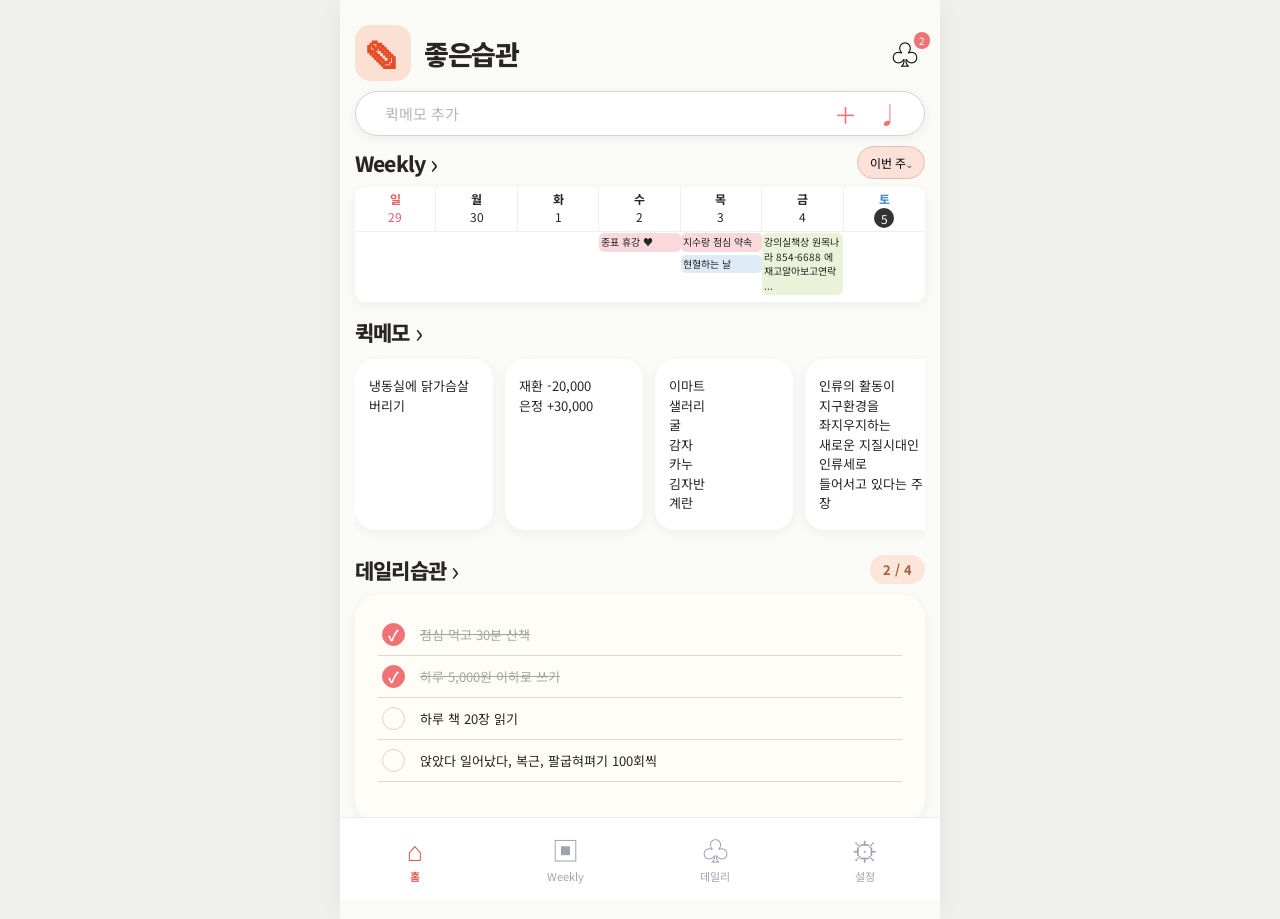
==== index.html @ 87c7ea7f "Add files via upload" ====
<!DOCTYPE html>
<html lang="ko">
<head>
  <meta charset="UTF-8">
  <meta name="viewport" content="width=device-width, initial-scale=1.0">
  <meta name="theme-color" content="#FAFAF7">
  <title>좋은습관</title>
  <link rel="stylesheet" href="style.css">
  <link rel="stylesheet" href="https://fonts.googleapis.com/css2?family=Noto+Sans+KR:wght@400;500;600;700;800&display=swap">
</head>
<body>

<div class="app">

  <!-- Header -->
  <header class="header">
    <div class="brand">
      <div class="brand-icon">✎</div>
      <h1>좋은습관</h1>
    </div>
    <button class="icon-button notification" aria-label="알림">
      ♧
      <span class="notification-dot">2</span>
    </button>
  </header>

  <!-- Memo Input -->
  <section class="memo-input">
    <input id="memoInput" type="text" placeholder="퀵메모 추가">
    <button id="addMemo" aria-label="메모 추가">＋</button>
    <button class="mic-button" aria-label="음성 입력">♩</button>
  </section>

  <!-- Weekly -->
  <section class="section weekly-section" id="weekly">
    <div class="section-heading">
      <h2>Weekly <span class="arrow">›</span></h2>
      <div class="week-controls">
        <button id="prevWeek" class="round-button">‹</button>
        <button id="currentWeek" class="week-select">이번 주⌄</button>
        <button id="nextWeek" class="round-button">›</button>
      </div>
    </div>

    <div class="calendar-card">
      <div class="calendar" id="calendar"></div>
      <div class="calendar-events" id="calendarEvents"></div>
    </div>
  </section>

  <!-- Quick Memo -->
  <section class="section quick-section">
    <div class="section-heading">
      <h2>퀵메모 <span class="arrow">›</span></h2>
    </div>
    <div class="memo-list" id="memoList"></div>
  </section>

  <!-- Daily Habit -->
  <section class="section habit-section" id="daily">
    <div class="section-heading">
      <h2>데일리습관 <span class="arrow">›</span></h2>
      <span class="progress-count" id="progressCount">2 / 4</span>
    </div>

    <div class="habit-card">
      <div class="habit-list" id="habitList"></div>
      <button class="add-habit" id="addHabit" aria-label="습관 추가"></button>
    </div>
  </section>

  <!-- Upcoming Schedule -->
  <!-- <section class="section schedule-section">
    <div class="section-heading">
      <h2>가까운 일정 <span class="arrow">›</span></h2>
    </div>
    <div class="schedule-item">
      <div class="schedule-date">
        <strong>11.18</strong>
        <span>수요일</span>
      </div>
      <div class="schedule-info">
        <strong>프로젝트 디자인 검토</strong>
        <span>오후 2:00 · 학교</span>
      </div>
    </div>
  </section> -->

  <!-- Bottom Navigation -->
  <nav class="bottom-nav">
    <button class="nav-item active" data-page="home">
      <span class="nav-icon">⌂</span>
      <span>홈</span>
    </button>
    <button class="nav-item" data-page="weekly">
      <span class="nav-icon">▣</span>
      <span>Weekly</span>
    </button>
    <button class="nav-item" data-page="daily">
      <span class="nav-icon">♧</span>
      <span>데일리</span>
    </button>
    <button class="nav-item" data-page="settings">
      <span class="nav-icon">⚙</span>
      <span>설정</span>
    </button>
  </nav>

</div>

<!-- Memo Detail Popup -->
<div class="modal-overlay" id="memoModal">
  <div class="memo-modal">
    <button class="modal-close" id="closeModal">×</button>

    <div class="modal-label">QUICK MEMO</div>

    <textarea id="modalText" placeholder="메모 내용"></textarea>

    <div class="modal-bottom">
      <span class="memo-date" id="modalDate">26.11.18 수</span>
      <label class="todo-label">
        <input type="checkbox" id="todoCheck">
        <span>Todo</span>
      </label>
    </div>

    <div class="audio-player">
      <button id="playAudio">▶</button>
      <div class="audio-track">
        <div class="audio-progress" id="audioProgress"></div>
      </div>
      <span>음성 메모</span>
    </div>

    <button class="save-memo" id="saveMemo">저장</button>
    <button class="delete-memo" id="deleteMemo">메모 삭제</button>
  </div>
</div>

<script src="script.js"></script>
</body>
</html>
---- style.css ----
:root {
  --bg: #FAFAF7;
  --white: #FFFFFF;
  --text: #292522;
  --sub: #999BA2;
  --line: #E8E7E2;
  --coral: #EF7375;
  --coral-light: #FCE9E3;
  --shadow: 0 3px 12px rgba(40, 35, 30, .055);
}

* {
  box-sizing: border-box;
}

body {
  margin: 0;
  background: #F0F0ED;
  color: var(--text);
  font-family: 'Noto Sans KR', sans-serif;
  font-size: 14px;
}

button, input, textarea {
  font: inherit;
}

button {
  cursor: pointer;
  border: 0;
}

.app {
  width: 100%;
  max-width: 600px;
  min-height: 100dvh;
  margin: auto;
  padding: 15px 15px 85px;
  background: var(--bg);
}

/* Header */

.header {
  display: flex;
  justify-content: space-between;
  align-items: center;
  margin: 10px 0 10px;
}

.brand {
  display: flex;
  align-items: center;
  gap: 13px;
}

.brand-icon {
  width: 56px;
  height: 56px;
  border-radius: 15px;
  background: #FBE0D4;
  color: #E64D26;
  display: grid;
  place-items: center;
  font-size: 36px;
  font-weight: 700;
}

.brand h1 {
  font-size: 27px;
  margin: 0;
  font-weight: 800;
  letter-spacing: -1.5px;
}

.icon-button {
  position: relative;
  background: none;
  font-size: 28px;
}

.notification-dot {
  position: absolute;
  top: 0;
  right: -5px;
  background: var(--coral);
  color: white;
  font-size: 10px;
  border-radius: 20px;
  padding: 1px 5px;
}

/* Memo Input */

.memo-input {
  height: 45px;
  border: 1.5px solid #D4D3D0;
  background: white;
  border-radius: 40px;
  display: flex;
  align-items: center;
  padding: 0 17px 0 27px;
  box-shadow: var(--shadow);
  margin-bottom: 7px;
}

.memo-input input {
  flex: 1;
  width: 0;
  border: none;
  outline: none;
  background: transparent;
  color: var(--text);
  font-size: 15px;
}

.memo-input input::placeholder {
  color: #B6B6BC;
}

.memo-input button {
  background: none;
  color: var(--coral);
  font-size: 23px;
}

.memo-input .mic-button {
  margin-left: 8px;
  font-size: 24px;
}

/* Sections */

.section {
  margin-bottom: 10px;
}

.section-heading {
  display: flex;
  align-items: center;
  justify-content: space-between;
  margin-bottom: 5px;
}

.section-heading h2 {
  font-size: 21px;
  font-weight: 800;
  letter-spacing: -.8px;
  margin: 0;
}

.arrow {
  font-size: 27px;
  font-weight: 400;
  vertical-align: -2px;
}

.week-controls {
  display: flex;
  align-items: center;
  gap: 5px;
}

.round-button {
  display: none;
  background: transparent;
  color: var(--sub);
  font-size: 21px;
}

.week-select {
  border: 1px solid #E7BDB0;
  border-radius: 30px;
  background: #FBE1D8;
  padding: 7px 12px;
  font-size: 12px;
}

/* Weekly Calendar */

.calendar-card {
  background: white;
  border-radius: 10px;
  overflow: hidden;
  box-shadow: var(--shadow);
  /* min-height: 190px; */
  /* padding-bottom: 12px; */
}

.calendar {
  display: grid;
  grid-template-columns: repeat(7, 1fr);
  border-bottom: 1px solid #F0EFEC;
}

.calendar-day {
  text-align: center;
  padding: 3px 0 3px;
  border-right: 1px solid #F0EFEC;
  font-size: 12px;
}

.calendar-day:last-child {
  border-right: none;
}

.calendar-day .day-name {
  font-weight: 700;
}

.calendar-day .day-number {
  display: block;
  margin-top: 1px;
}

.calendar-day.sunday {
  color: #E75D65;
}

.calendar-day.saturday {
  color: #4788C9;
}

.calendar-day.today .day-number {
  background: #333;
  color: white;
  border-radius: 50%;
  display: inline-grid;
  place-items: center;
  width: 20px;
  height: 20px;
}

.calendar-events {
  display: grid;
  grid-template-columns: repeat(7, 1fr);
  min-height: 70px;
  padding: 1px;
}

.event-column {
  min-width: 0;
  display: flex;
  flex-direction: column;
  gap: 3px;
}

.event-chip {
  padding: 2px 2px;
  font-size: 10px;
  line-height: 1.45;
  word-break: break-all;
  border-radius: 5px;
  background: #FBE9C5;
}

.event-chip.pink { background: #F9D9DB; }
.event-chip.purple { background: #E7D8F4; }
.event-chip.green { background: #EAF2DA; }
.event-chip.blue { background: #DFEAF7; }

/* Quick Memo */

.quick-section {
  overflow: hidden;
}

.memo-list {
  display: flex;
  gap: 12px;
  overflow-x: auto;
  scroll-snap-type: x mandatory;
  padding: 3px 2px 10px;
  scrollbar-width: none;
}

.memo-list::-webkit-scrollbar {
  display: none;
}

.memo-card {
  flex: 0 0 138px;
  min-height: 150px;
  background: white;
  border-radius: 20px;
  box-shadow: var(--shadow);
  padding: 17px 14px;
  cursor: pointer;
  scroll-snap-align: start;
  white-space: pre-line;
  font-size: 13px;
  line-height: 1.5;
  overflow: hidden;
  position: relative;
}

.memo-card:active {
  transform: scale(.98);
}

.memo-card .memo-card-date {
  position: absolute;
  bottom: 10px;
  left: 14px;
  font-size: 10px;
  color: #B4B4B4;
}

.memo-card.add-card {
  display: grid;
  place-items: center;
  color: #B7B7B7;
  font-size: 30px;
  border: 1px dashed #DDD;
  background: transparent;
  box-shadow: none;
}

/* Daily Habit */

.habit-section {
}

.progress-count {
  color: #A35C42;
  background: #FBE6D9;
  padding: 5px 13px;
  border-radius: 20px;
  font-size: 13px;
  font-weight: 700;
}

.habit-card {
  position: relative;
  background: #FFFDF7;
  border-radius: 25px;
  padding: 20px 23px 42px;
  box-shadow: var(--shadow);
  overflow: hidden;
}

.habit-list {
  display: flex;
  flex-direction: column;
}

.habit-item {
  display: flex;
  align-items: center;
  gap: 12px;
  min-height: 42px;
  border-bottom: 1px solid #DAD8D1;
}

.habit-item input {
  appearance: none;
  width: 23px;
  height: 23px;
  flex: 0 0 23px;
  border: 1.5px solid #D4D5D7;
  border-radius: 50%;
  cursor: pointer;
  background: transparent;
  position: relative;
}

.habit-item input:checked {
  background: var(--coral);
  border-color: var(--coral);
}

.habit-item input:checked::after {
  content: "✓";
  color: white;
  position: absolute;
  left: 5px;
  top: 0;
  font-size: 15px;
  font-weight: 700;
}

.habit-item span {
  flex: 1;
  font-size: 13px;
  padding: 10px 0;
}

.habit-item.done span {
  color: #A7A5A0;
  text-decoration: line-through;
}

.add-habit {
  position: absolute;
  right: 8px;
  bottom: 5px;
  background: none;
  color: #D9D6C9;
  font-size: 23px;
}

/* Schedule */

.schedule-item {
  display: flex;
  align-items: center;
  gap: 14px;
  background: white;
  padding: 15px;
  border-radius: 16px;
  box-shadow: var(--shadow);
}

.schedule-date {
  display: flex;
  flex-direction: column;
  border-right: 1px solid var(--line);
  padding-right: 15px;
}

.schedule-date strong {
  font-size: 15px;
}

.schedule-date span,
.schedule-info span {
  color: var(--sub);
  font-size: 11px;
}

.schedule-info {
  display: flex;
  flex-direction: column;
  gap: 5px;
}

/* Bottom Navigation */

.bottom-nav {
  position: fixed;
  z-index: 20;
  bottom: 0;
  left: 50%;
  transform: translateX(-50%);
  width: 100%;
  max-width: 600px;
  height: 83px;
  padding-bottom: env(safe-area-inset-bottom);
  background: rgba(255,255,255,.96);
  border-top: 1px solid #ECEBE8;
  display: flex;
  justify-content: space-around;
  align-items: center;
}

.nav-item {
  background: transparent;
  color: #9DA3B0;
  min-width: 58px;
  height: 65px;
  display: flex;
  flex-direction: column;
  align-items: center;
  justify-content: center;
  gap: 2px;
  font-size: 11px;
}

.nav-icon {
  font-size: 27px;
  line-height: 1.2;
}

.nav-item.active {
  color: #E45D4F;
  font-weight: 700;
}

/* Memo Modal */

.modal-overlay {
  display: none;
  position: fixed;
  inset: 0;
  background: rgba(25,25,25,.45);
  z-index: 50;
  justify-content: center;
  align-items: center;
  padding: 20px;
}

.modal-overlay.open {
  display: flex;
}

.memo-modal {
  position: relative;
  width: 100%;
  max-width: 390px;
  min-height: 480px;
  background: white;
  border-radius: 28px;
  padding: 30px;
  box-shadow: 0 10px 40px rgba(0,0,0,.15);
  display: flex;
  flex-direction: column;
}

.modal-close {
  position: absolute;
  top: 12px;
  right: 17px;
  background: transparent;
  color: #AAA;
  font-size: 25px;
}

.modal-label {
  text-align: center;
  color: var(--coral);
  font-size: 11px;
  margin-bottom: 15px;
}

.memo-modal textarea {
  flex: 1;
  width: 100%;
  min-height: 230px;
  resize: none;
  border: none;
  outline: none;
  font-size: 19px;
  line-height: 1.6;
  color: var(--text);
}

.modal-bottom {
  display: flex;
  justify-content: space-between;
  align-items: center;
  color: #B6B6B6;
  font-size: 12px;
}

.todo-label {
  display: flex;
  align-items: center;
  gap: 5px;
}

.audio-player {
  display: flex;
  align-items: center;
  gap: 10px;
  margin-top: 20px;
  color: #AAA;
  font-size: 11px;
}

.audio-player button {
  width: 28px;
  height: 28px;
  border-radius: 50%;
  color: white;
  background: var(--coral);
}

.audio-track {
  flex: 1;
  height: 4px;
  border-radius: 10px;
  background: #EEE;
}

.audio-progress {
  height: 100%;
  width: 25%;
  background: var(--coral);
  border-radius: 10px;
}

.save-memo {
  margin-top: 20px;
  background: var(--coral);
  color: white;
  border-radius: 12px;
  padding: 12px;
}

.delete-memo {
  background: none;
  color: #AAA;
  margin-top: 10px;
  font-size: 12px;
}

@media (min-width: 600px) {
  .app {
    box-shadow: 0 0 30px rgba(0,0,0,.06);
  }
}

@media (max-width: 380px) {
  .app {
    padding-left: 16px;
    padding-right: 16px;
  }

  .memo-card {
    flex-basis: 125px;
  }

  .habit-card {
    margin: 0 4px;
    padding-left: 16px;
    padding-right: 16px;
  }
}
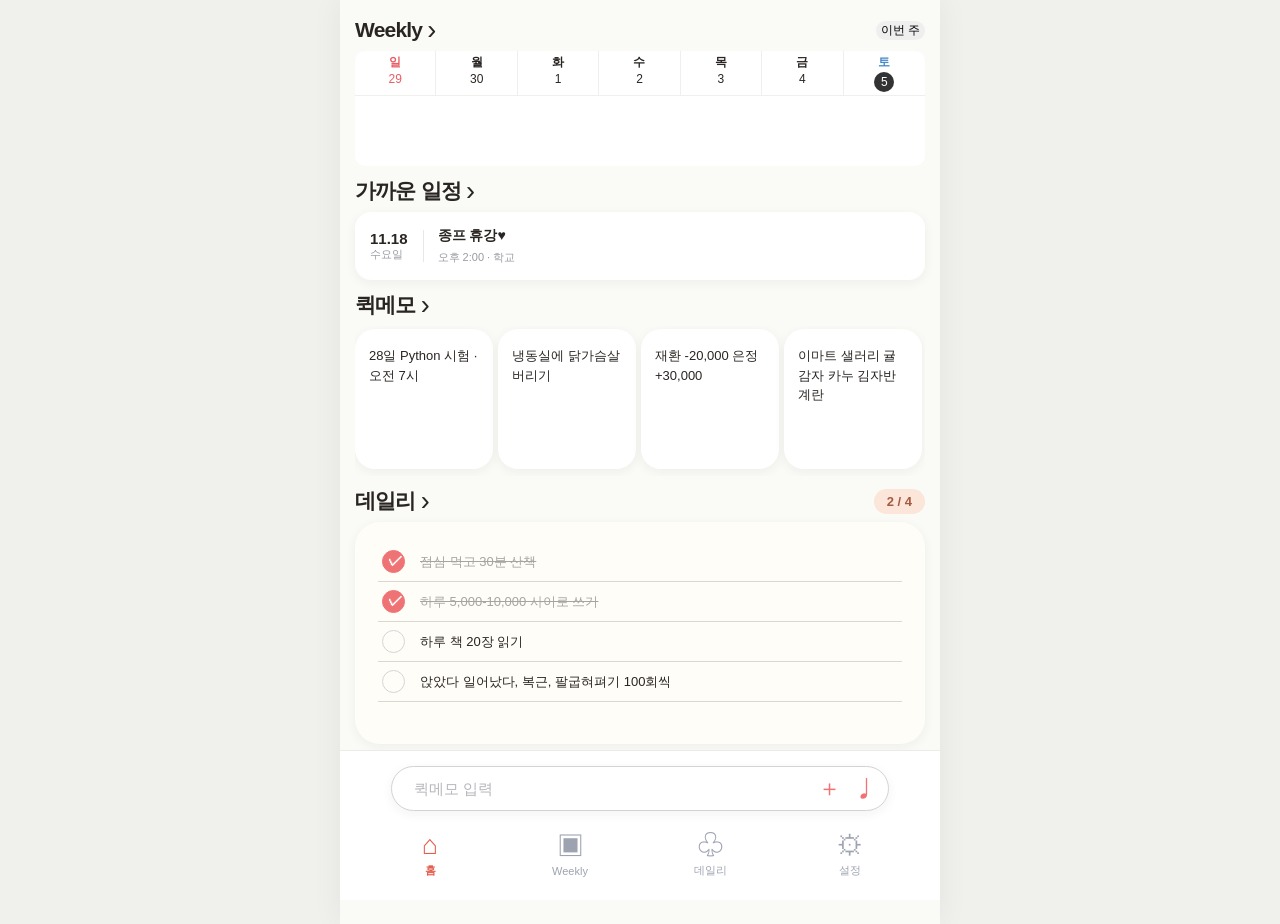
==== commit e9c03be4: "Add files via upload" ====
--- a/index.html
+++ b/index.html
@@ -6,104 +6,160 @@
   <meta name="theme-color" content="#FAFAF7">
   <title>좋은습관</title>
   <link rel="stylesheet" href="style.css">
-  <link rel="stylesheet" href="https://fonts.googleapis.com/css2?family=Noto+Sans+KR:wght@400;500;600;700;800&display=swap">
+  <link rel="stylesheet" href="https://fonts.googleapis.com/css2?family=Material+Symbols+Outlined:opsz,wght,FILL,GRAD@24,400,0,0" rel="stylesheet" />
 </head>
 <body>
 
 <div class="app">
 
-  <!-- Header -->
-  <header class="header">
-    <div class="brand">
-      <div class="brand-icon">✎</div>
-      <h1>좋은습관</h1>
-    </div>
-    <button class="icon-button notification" aria-label="알림">
-      ♧
-      <span class="notification-dot">2</span>
-    </button>
-  </header>
+  <main class="page-panel" data-page="home">
+    <!-- Header -->
+    <header class="header">
+      <!-- <div class="brand">
+        <div class="brand-icon">✎</div>
+        <h1>좋은습관</h1>
+      </div> -->
+    </header>
 
-  <!-- Memo Input -->
-  <section class="memo-input">
-    <input id="memoInput" type="text" placeholder="퀵메모 추가">
-    <button id="addMemo" aria-label="메모 추가">＋</button>
-    <button class="mic-button" aria-label="음성 입력">♩</button>
-  </section>
 
-  <!-- Weekly -->
-  <section class="section weekly-section" id="weekly">
-    <div class="section-heading">
-      <h2>Weekly <span class="arrow">›</span></h2>
-      <div class="week-controls">
-        <button id="prevWeek" class="round-button">‹</button>
-        <button id="currentWeek" class="week-select">이번 주⌄</button>
-        <button id="nextWeek" class="round-button">›</button>
+    <!-- Weekly -->
+    <section class="section weekly-section" id="weeklySummary">
+      <div class="section-heading">
+        <h2>Weekly <span class="arrow">›</span></h2>
+        <div class="week-controls">
+          <button id="prevWeek" class="round-button">‹</button>
+          <button id="currentWeek" class="week-select">이번주</button>
+          <button id="nextWeek" class="round-button">›</button>
+        </div>
       </div>
-    </div>
 
-    <div class="calendar-card">
-      <div class="calendar" id="calendar"></div>
-      <div class="calendar-events" id="calendarEvents"></div>
-    </div>
-  </section>
+      <div class="calendar-card">
+        <div class="calendar" id="calendar"></div>
+        <div class="calendar-events" id="calendarEvents"></div>
+      </div>
+    </section>
 
-  <!-- Quick Memo -->
-  <section class="section quick-section">
-    <div class="section-heading">
-      <h2>퀵메모 <span class="arrow">›</span></h2>
-    </div>
-    <div class="memo-list" id="memoList"></div>
-  </section>
+    <!-- Upcoming Schedule -->
+    <section class="section schedule-section">
+      <div class="section-heading">
+        <h2>가까운 일정 <span class="arrow">›</span></h2>
+      </div>
+      <div class="schedule-item">
+        <div class="schedule-date">
+          <strong>11.18</strong>
+          <span>수요일</span>
+        </div>
+        <div class="schedule-info">
+          <strong>종프 휴강♥</strong>
+          <span>오후 2:00 · 학교</span>
+        </div>
+      </div>
+    </section>
 
-  <!-- Daily Habit -->
-  <section class="section habit-section" id="daily">
-    <div class="section-heading">
-      <h2>데일리습관 <span class="arrow">›</span></h2>
-      <span class="progress-count" id="progressCount">2 / 4</span>
-    </div>
+    <!-- Quick Memo -->
+    <section class="section quick-section">
+      <div class="section-heading">
+        <h2>퀵메모 <span class="arrow">›</span></h2>
+      </div>
+      <div class="memo-list" id="memoList"></div>
+    </section>
+    
+    <!-- Daily Habit -->
+    <section class="section habit-section">
+      <div class="section-heading">
+        <h2>데일리 <span class="arrow">›</span></h2>
+        <span class="progress-count" id="progressCount">2 / 4</span>
+      </div>
 
-    <div class="habit-card">
-      <div class="habit-list" id="habitList"></div>
-      <button class="add-habit" id="addHabit" aria-label="습관 추가"></button>
-    </div>
-  </section>
+      <div class="habit-card">
+        <div class="habit-list" id="habitList"></div>
+        <button class="add-habit" id="addHabit" aria-label="습관 추가"></button>
+      </div>
+    </section>
+  </main>
 
-  <!-- Upcoming Schedule -->
-  <!-- <section class="section schedule-section">
-    <div class="section-heading">
-      <h2>가까운 일정 <span class="arrow">›</span></h2>
-    </div>
-    <div class="schedule-item">
-      <div class="schedule-date">
-        <strong>11.18</strong>
-        <span>수요일</span>
+  <main class="page-panel weekly-detail-page" data-page="weekly">
+    <section class="section weekly-detail-section">
+      <div class="section-heading">
+        <h2>월간 달력</h2>
+        <div class="week-controls">
+          <button class="round-button month-nav-button" id="prevMonth" aria-label="지난 달">‹</button>
+          <button class="week-select" id="monthLabel" aria-live="polite"></button>
+          <button class="round-button month-nav-button" id="nextMonth" aria-label="다음 달">›</button>
+          <button class="week-select" id="goToToday">오늘</button>
+        </div>
       </div>
-      <div class="schedule-info">
-        <strong>프로젝트 디자인 검토</strong>
-        <span>오후 2:00 · 학교</span>
+
+      <div class="calendar-card">
+        <div class="month-weekdays" aria-hidden="true">
+          <span class="sunday">일</span>
+          <span>월</span>
+          <span>화</span>
+          <span>수</span>
+          <span>목</span>
+          <span>금</span>
+          <span class="saturday">토</span>
+        </div>
+        <div class="month-calendar-grid" id="monthCalendar"></div>
       </div>
-    </div>
-  </section> -->
+    </section>
+
+    <section class="section weekly-agenda">
+      <div class="section-heading">
+        <h2>주간 일정</h2>
+      </div>
+      <div id="weeklyScheduleList"></div>
+    </section>
+  </main>
+
+  <main class="page-panel" data-page="daily">
+    <section class="section habit-section">
+      <div class="section-heading">
+        <h2>데일리</h2>
+        <span class="progress-count" id="dailyProgressCount">2 / 4</span>
+      </div>
+
+      <div class="habit-card">
+        <div class="habit-list" id="dailyHabitList"></div>
+        <button class="add-habit" type="button" aria-label="습관 추가"></button>
+      </div>
+    </section>
+  </main>
+
+  <main class="page-panel" data-page="settings">
+    <section class="section">
+      <div class="section-heading"><h2>설정</h2></div>
+      <div class="schedule-item">
+        <div class="schedule-info"><strong>설정 화면</strong><span>준비 중입니다.</span></div>
+      </div>
+    </section>
+  </main>
 
   <!-- Bottom Navigation -->
   <nav class="bottom-nav">
-    <button class="nav-item active" data-page="home">
-      <span class="nav-icon">⌂</span>
-      <span>홈</span>
-    </button>
-    <button class="nav-item" data-page="weekly">
-      <span class="nav-icon">▣</span>
-      <span>Weekly</span>
-    </button>
-    <button class="nav-item" data-page="daily">
-      <span class="nav-icon">♧</span>
-      <span>데일리</span>
-    </button>
-    <button class="nav-item" data-page="settings">
-      <span class="nav-icon">⚙</span>
-      <span>설정</span>
-    </button>
+    <section class="memo-input">
+      <input id="memoInput" type="text" placeholder="퀵메모 입력" maxlength="100">
+      <button id="addMemo" aria-label="메모 추가">＋</button>
+      <button class="mic-button" aria-label="음성 입력">♩</button>
+    </section>
+    <div class="nav-items">
+      <a class="nav-item" href="#home">
+        <span class="nav-icon">⌂</span>
+        <span>홈</span>
+      </a>
+      <a class="nav-item" href="#weekly">
+        <span class="nav-icon">▣</span>
+        <span>Weekly</span>
+      </a>
+      <a class="nav-item" href="#daily">
+        <span class="nav-icon">♧</span>
+        <span>데일리</span>
+      </a>
+      <a class="nav-item" href="#settings">
+        <span class="nav-icon">⚙</span>
+        <span>설정</span>
+      </a>
+    </div>
   </nav>
 
 </div>
@@ -112,7 +168,6 @@
 <div class="modal-overlay" id="memoModal">
   <div class="memo-modal">
     <button class="modal-close" id="closeModal">×</button>
-
     <div class="modal-label">QUICK MEMO</div>
 
     <textarea id="modalText" placeholder="메모 내용"></textarea>
@@ -134,7 +189,7 @@
     </div>
 
     <button class="save-memo" id="saveMemo">저장</button>
-    <button class="delete-memo" id="deleteMemo">메모 삭제</button>
+    <button class="delete-memo" id="deleteMemo">닫기</button>
   </div>
 </div>
 
--- a/style.css
+++ b/style.css
@@ -36,17 +36,24 @@
   max-width: 600px;
   min-height: 100dvh;
   margin: auto;
-  padding: 15px 15px 85px;
+  padding: 15px 15px 170px;
   background: var(--bg);
 }
 
+.page-panel {
+  display: none;
+}
+
+.page-panel.active {
+  display: block;
+}
+
 /* Header */
 
 .header {
   display: flex;
-  justify-content: space-between;
-  align-items: center;
-  margin: 10px 0 10px;
+  justify-content: end;
+  align-items: center;
 }
 
 .brand {
@@ -100,9 +107,11 @@
   border-radius: 40px;
   display: flex;
   align-items: center;
-  padding: 0 17px 0 27px;
+  padding: 0 5px 0 20px;
   box-shadow: var(--shadow);
-  margin-bottom: 7px;
+  margin-bottom: 0;
+  width: 89%;
+  justify-self: center;
 }
 
 .memo-input input {
@@ -126,7 +135,6 @@
 }
 
 .memo-input .mic-button {
-  margin-left: 8px;
   font-size: 24px;
 }
 
@@ -170,20 +178,20 @@
 }
 
 .week-select {
-  border: 1px solid #E7BDB0;
+  /* border: 1px solid #b9b9b9; */
   border-radius: 30px;
-  background: #FBE1D8;
-  padding: 7px 12px;
+  /* background: #FBE1D8; */
+  padding: 1px 5px;
   font-size: 12px;
 }
 
 /* Weekly Calendar */
 
 .calendar-card {
-  background: white;
+  background: #ffffff;
   border-radius: 10px;
   overflow: hidden;
-  box-shadow: var(--shadow);
+  /* box-shadow: var(--shadow); */
   /* min-height: 190px; */
   /* padding-bottom: 12px; */
 }
@@ -268,11 +276,12 @@
 
 .memo-list {
   display: flex;
-  gap: 12px;
+  gap: 5px;
   overflow-x: auto;
   scroll-snap-type: x mandatory;
   padding: 3px 2px 10px;
   scrollbar-width: none;
+  max-height: 150px;
 }
 
 .memo-list::-webkit-scrollbar {
@@ -281,7 +290,7 @@
 
 .memo-card {
   flex: 0 0 138px;
-  min-height: 150px;
+  min-height: 140px;
   background: white;
   border-radius: 20px;
   box-shadow: var(--shadow);
@@ -295,6 +304,14 @@
   position: relative;
 }
 
+.memo-text {
+  display: -webkit-box;
+  -webkit-box-orient: vertical;
+  -webkit-line-clamp: 4;
+  overflow: hidden;
+  white-space: pre-line;
+}
+
 .memo-card:active {
   transform: scale(.98);
 }
@@ -309,6 +326,7 @@
 
 .memo-card.add-card {
   display: grid;
+  /* width: 100px; */
   place-items: center;
   color: #B7B7B7;
   font-size: 30px;
@@ -320,6 +338,7 @@
 /* Daily Habit */
 
 .habit-section {
+  
 }
 
 .progress-count {
@@ -349,7 +368,7 @@
   display: flex;
   align-items: center;
   gap: 12px;
-  min-height: 42px;
+  min-height: 40px;
   border-bottom: 1px solid #DAD8D1;
 }
 
@@ -445,19 +464,27 @@
   transform: translateX(-50%);
   width: 100%;
   max-width: 600px;
-  height: 83px;
-  padding-bottom: env(safe-area-inset-bottom);
+  height: calc(150px + env(safe-area-inset-bottom));
+  padding: 15px 20px calc(8px + env(safe-area-inset-bottom));
   background: rgba(255,255,255,.96);
   border-top: 1px solid #ECEBE8;
-  display: flex;
-  justify-content: space-around;
+  display: grid;
+  grid-template-rows: 45px 1fr;
+  gap: 4px;
+}
+
+.nav-items {
+  display: grid;
+  grid-template-columns: repeat(4, minmax(0, 1fr));
   align-items: center;
 }
 
 .nav-item {
   background: transparent;
   color: #9DA3B0;
-  min-width: 58px;
+  text-decoration: none;
+  min-width: 0;
+  width: 100%;
   height: 65px;
   display: flex;
   flex-direction: column;
@@ -467,6 +494,150 @@
   font-size: 11px;
 }
 
+.weekly-page {
+  padding-bottom: 110px;
+}
+
+.weekly-page-header {
+  display: flex;
+  align-items: center;
+  justify-content: space-between;
+  margin-bottom: 24px;
+  color: var(--sub);
+  font-size: 11px;
+  letter-spacing: 1.2px;
+}
+
+.weekly-back {
+  color: var(--text);
+  font-size: 14px;
+  font-weight: 600;
+  letter-spacing: 0;
+  text-decoration: none;
+}
+
+.weekly-detail-section {
+  margin-top: 12px;
+}
+
+.weekly-detail-page {
+}
+
+.month-nav-button {
+  display: grid;
+  place-items: center;
+  width: 28px;
+  height: 28px;
+  border-radius: 50%;
+  font-size: 20px;
+}
+
+.month-weekdays,
+.month-calendar-grid {
+  display: grid;
+  grid-template-columns: repeat(7, minmax(0, 1fr));
+}
+
+.month-weekdays {
+  padding: 15px 4px 15px;
+  color: var(--sub);
+  text-align: center;
+  font-size: 12px;
+  font-weight: 700;
+  border-bottom: 1px solid #F0EFEC;
+}
+
+.month-weekdays .sunday,
+.month-day.sunday {
+  color: #E75D65;
+}
+
+.month-weekdays .saturday,
+.month-day.saturday {
+  color: #4788C9;
+}
+
+.month-day {
+  min-width: 0;
+  height: 48px;
+  padding: 4px 0;
+  background: transparent;
+  color: var(--text);
+  display: flex;
+  flex-direction: column;
+  align-items: center;
+  justify-content: flex-start;
+  gap: 2px;
+}
+
+.month-day-number {
+  width: 28px;
+  height: 28px;
+  border-radius: 50%;
+  display: grid;
+  place-items: center;
+  font-size: 13px;
+}
+
+.month-day.today .month-day-number {
+  background: #e95052;
+  color: white;
+}
+
+.month-day.selected:not(.today) .month-day-number {
+  outline: 1px solid var(--coral);
+}
+
+.month-day.outside-month {
+  color: #C9C8C5;
+}
+
+.month-event-dot {
+  width: 5px;
+  height: 5px;
+  border-radius: 50%;
+  background: #EF7375;
+}
+
+.schedule-empty {
+  margin: 0;
+  padding: 16px;
+  border-radius: 14px;
+  background: white;
+  color: var(--sub);
+  text-align: center;
+  box-shadow: var(--shadow);
+}
+
+.weekly-agenda .schedule-item {
+  margin-bottom: 8px;
+}
+
+.weekly-agenda .schedule-item.past {
+  background: #FAFAF7;
+  color: #A5A5A5;
+  box-shadow: none;
+}
+
+.weekly-agenda .schedule-item.past .schedule-date span,
+.weekly-agenda .schedule-item.past .schedule-info span {
+  color: #BDBDBD;
+}
+
+.weekly-add-button {
+  padding: 6px 10px;
+  border-radius: 20px;
+  background: var(--coral-light);
+  color: var(--coral);
+  font-size: 12px;
+}
+
+.weekly-bottom-nav {
+  height: calc(86px + env(safe-area-inset-bottom));
+  padding: 4px 16px calc(4px + env(safe-area-inset-bottom));
+  grid-template-rows: 1fr;
+}
+
 .nav-icon {
   font-size: 27px;
   line-height: 1.2;
@@ -475,6 +646,12 @@
 .nav-item.active {
   color: #E45D4F;
   font-weight: 700;
+}
+
+.weekly-link {
+  color: #9DA3B0;
+  font-weight: 700;
+  text-decoration: none;
 }
 
 /* Memo Modal */
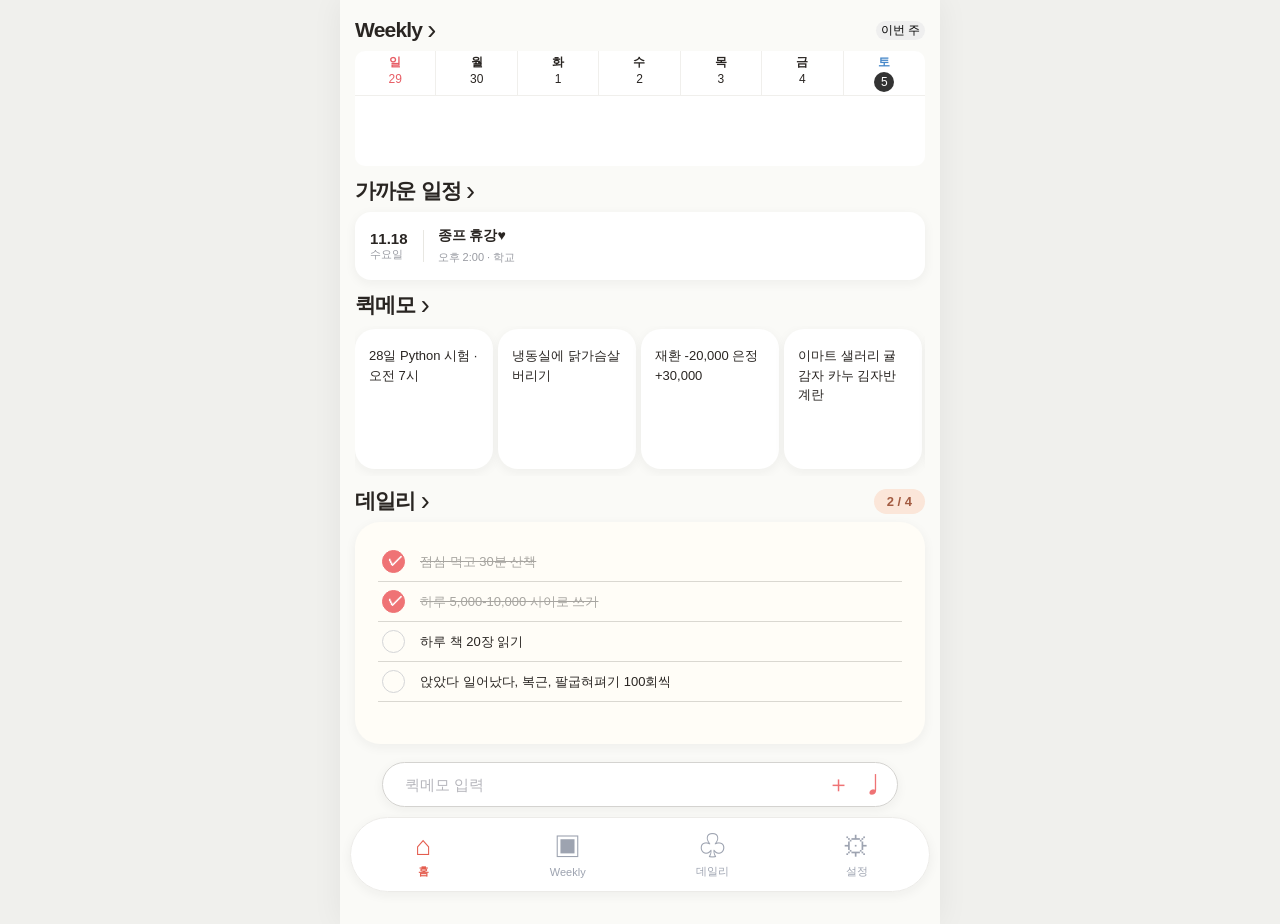
==== commit 2cfce426: "Add files via upload" ====
--- a/index.html
+++ b/index.html
@@ -124,6 +124,28 @@
         <button class="add-habit" type="button" aria-label="습관 추가"></button>
       </div>
     </section>
+
+    <section class="daily-mission-card" aria-labelledby="dailyMissionTitle">
+      <h2 id="dailyMissionTitle">Daily mission</h2>
+      <div class="mission-progress-grid" id="missionProgressGrid" aria-label="최근 35일 습관 달성 현황"></div>
+      <div class="mission-rewards" aria-label="오늘의 보상">
+        <span class="mission-medal" data-reward="1" aria-label="1단계">
+          <img src="img/medal-grey.png" data-earned-src="img/bronze.png" alt="">
+        </span>
+        <span class="mission-medal" data-reward="2" aria-label="2단계">
+          <img src="img/medal-grey.png" data-earned-src="img/silver.png" alt="">
+        </span>
+        <span class="mission-medal" data-reward="3" aria-label="3단계">
+          <img src="img/medal-grey.png" data-earned-src="img/gold.png" alt="">
+        </span>
+        <span class="mission-medal" data-reward="4" aria-label="4단계">
+          <img src="img/diamond-grey.png" data-earned-src="img/diamond.png" alt="">
+        </span>
+        <span class="mission-trophy" aria-label="오늘의 미션 완료">
+          <img src="img/trophy-grey.png" data-earned-src="img/trophy.png" alt="">
+        </span>
+      </div>
+    </section>
   </main>
 
   <main class="page-panel" data-page="settings">
@@ -136,7 +158,7 @@
   </main>
 
   <!-- Bottom Navigation -->
-  <nav class="bottom-nav">
+  <nav class="bottom-nav" data-page="home">
     <section class="memo-input">
       <input id="memoInput" type="text" placeholder="퀵메모 입력" maxlength="100">
       <button id="addMemo" aria-label="메모 추가">＋</button>
--- a/style.css
+++ b/style.css
@@ -341,6 +341,77 @@
   
 }
 
+.daily-mission-card {
+  display: grid;
+  grid-template-columns: minmax(0, 1fr) 46px;
+  grid-template-rows: auto 1fr;
+  align-items: center;
+  gap: 12px 10px;
+  min-height: 200px;
+  margin: 18px 0 12px;
+  padding: 18px 16px;
+  border-radius: 25px;
+  background: white;
+  box-shadow: var(--shadow);
+}
+
+.daily-mission-card h2 {
+  grid-column: 1 / -1;
+  margin: 0;
+  text-align: center;
+  font-size: 17px;
+  font-weight: 800;
+}
+
+.mission-progress-grid {
+  display: grid;
+  grid-template-columns: repeat(7, minmax(0, 1fr));
+  gap: 5px;
+  width: min(100%, 190px);
+  justify-self: center;
+}
+
+.mission-day {
+  aspect-ratio: 1;
+  background: #EEEEEE;
+}
+
+.mission-day.level-1 { background: #F7D0C9; }
+.mission-day.level-2 { background: #F3A99D; }
+.mission-day.level-3 { background: #EF8375; }
+.mission-day.level-4 { background: #E9675B; }
+
+.mission-rewards {
+  display: flex;
+  flex-direction: column;
+  align-items: center;
+  gap: 6px;
+}
+
+.mission-medal {
+  display: block;
+  width: 42px;
+  line-height: 0;
+}
+
+.mission-medal img {
+  display: block;
+  width: 100%;
+  height: auto;
+}
+
+.mission-trophy {
+  display: block;
+  width: 42px;
+  line-height: 0;
+}
+
+.mission-trophy img {
+  display: block;
+  width: 100%;
+  height: auto;
+}
+
 .progress-count {
   color: #A35C42;
   background: #FBE6D9;
@@ -465,18 +536,22 @@
   width: 100%;
   max-width: 600px;
   height: calc(150px + env(safe-area-inset-bottom));
-  padding: 15px 20px calc(8px + env(safe-area-inset-bottom));
-  background: rgba(255,255,255,.96);
-  border-top: 1px solid #ECEBE8;
+  padding: 12px 10px calc(8px + env(safe-area-inset-bottom));
+  background: transparent;
   display: grid;
   grid-template-rows: 45px 1fr;
-  gap: 4px;
+  gap: 10px;
 }
 
 .nav-items {
   display: grid;
   grid-template-columns: repeat(4, minmax(0, 1fr));
   align-items: center;
+  min-height: 65px;
+  border: 1px solid #ECEBE8;
+  border-radius: 50px;
+  background: rgba(255, 255, 255, .97);
+  box-shadow: var(--shadow);
 }
 
 .nav-item {
